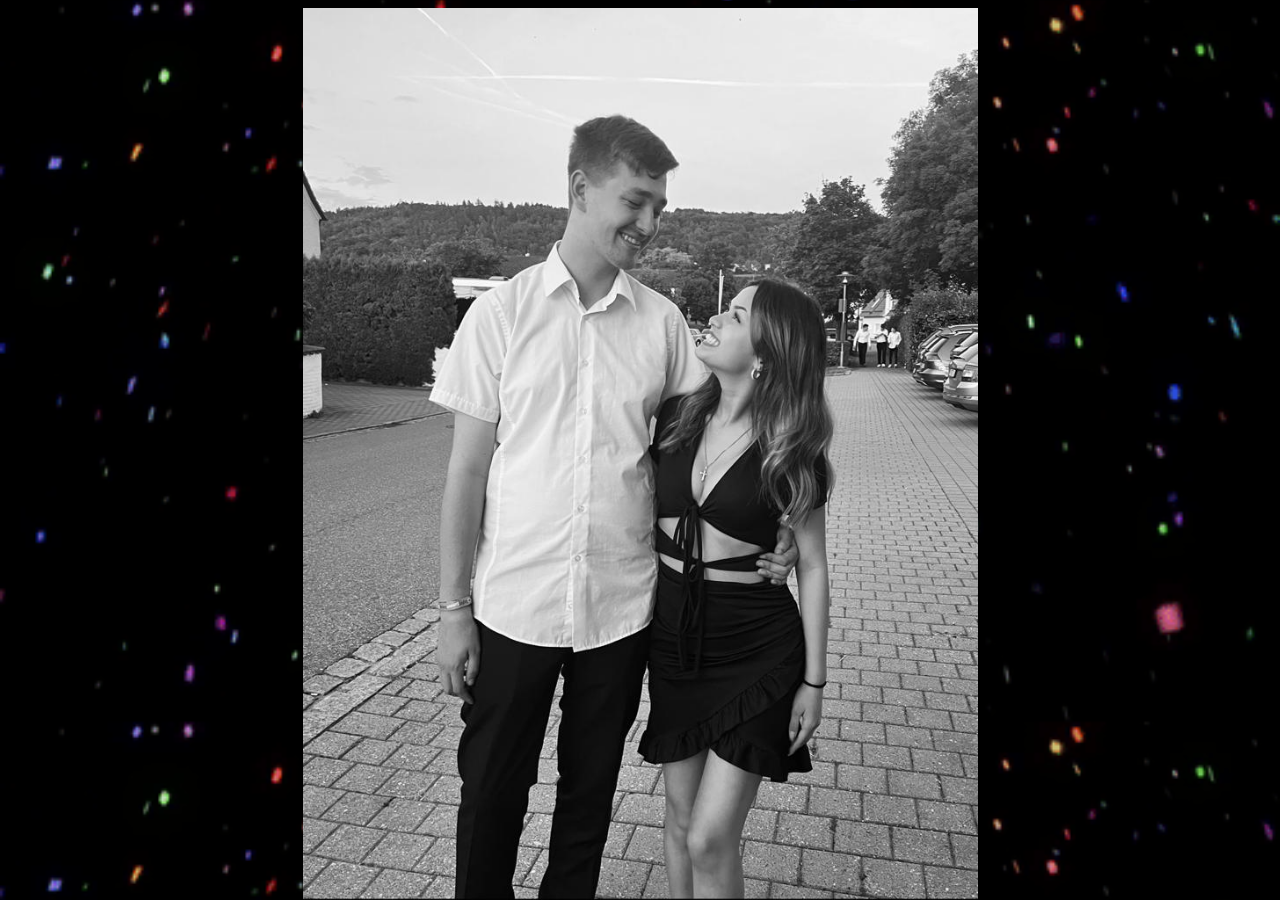
==== index.html @ 168bb6e1 "Update index.html" ====
<!DOCTYPE html>
<html lang="en">
<head>
    <meta charset="utf-8">
    <meta name="viewport" content="width=device-width, initial-scale=1">
    <title>Countdown für Lisa</title>
    <style type="text/css">
    html, body {
    background-image:url('./bilder/confetti-21.gif');
    background-size:100%;
    background-repeat: repeat-y;
    background-attachment: fixed;
    height:100%;
    width:100%;
}

body {
  font-family: 'Francois One', Tahoma, Arial;
  color: #0041ba;
  -ms-word-wrap: break-word;
  word-wrap: break-word;
  text-transform: uppercase;
  padding: 0.1em 0;
  background-image: url("./bilder/Lisa.jpg");
  background-position: center;
  background-size: contain;
  background-repeat: no-repeat;
  display: flex;
  justify-content: center;
  align-items: center;
  height: 100%;
}

.wrapper_countdown {
  display: flex;
  flex-direction: column;
  align-items: center;
  font-size: 2em; 
  background-color: rgba(255, 255, 255, 0.2)
}

.row_countdown {
  display: flex;
}

.column_countdown {
  text-align: center;
}

.unit_countdown,
.value_countdown,
.mark_countdown1,
.mark_countdown2,
.mark_countdown3 {
  font-size: 2em; 
}
.personal {
  display: center;
  align-items: center;
  background-color: #0041ba;
}
#myButton, #myButtonText {
  text-align: center;
  margin: 0 auto;
  display: none;
  font-size: larger;
}

#myButton {
  background-color: rgba(33, 12, 223, 0.6);
  border: none;
  color: white;
  padding: 15px 32px;
  text-decoration: none;
  font-size: 16px;
  cursor: pointer;
  margin-top: 10px;
}
#myButtonText {
  background-color: rgba(0, 0, 0, 0.7);
}

@media only screen and (max-width: 600px) {
    .wrapper_countdown {
        font-size: 1.5em;
    }
    .column_countdown {
        margin: 5px;
    }
    .value_countdown, .unit_countdown {
        font-size: 1.5em;
    }
}
    </style>
    <script>
      var countDownDate = new Date("Mar 29, 2024 00:00:00").getTime();
   
      var x = setInterval(function() {
   
        var now = new Date().getTime();
   
        var distance = countDownDate - now;
   
        var days = Math.floor(distance / (1000 * 60 * 60 * 24));
        var hours = Math.floor((distance % (1000 * 60 * 60 * 24)) / (1000 * 60 * 60));
        var minutes = Math.floor((distance % (1000 * 60 * 60)) / (1000 * 60));
        var seconds = Math.floor((distance % (1000 * 60)) / 1000);
   
        if (distance <= 0) {
            document.querySelector('.wrapper_countdown').style.display = 'none';
            document.getElementById("myButton").style.display = 'block';
            document.getElementById("myButtonText").style.display = 'block'
        } else {
            document.querySelector('.wrapper_countdown').style.display = 'flex';
            document.getElementById("myButton").style.display = 'none';
            document.getElementById("myButtonText").style.display = 'none';
            document.getElementById("ctn_days").innerHTML = days;
            if (hours < 10 && hours > -10) {
                document.getElementById("ctn_hours").innerHTML = "0" + hours;
            } else{
                document.getElementById("ctn_hours").innerHTML = hours;
            }
   
            if (minutes < 10 && minutes > -10) {
                document.getElementById("ctn_minutes").innerHTML = "0" + minutes;
            } else{
                document.getElementById("ctn_minutes").innerHTML = minutes;
            }
   
            if (seconds < 10 && seconds > -10) {
                document.getElementById("ctn_seconds").innerHTML = "0" + seconds;
            } else{
                document.getElementById("ctn_seconds").innerHTML = seconds;
            }
            document.getElementById("mark_countdown1").innerHTML = ':';
            document.getElementById("mark_countdown2").innerHTML = ':';
            document.getElementById("mark_countdown3").innerHTML = ':';
            document.getElementById("unit_days").innerHTML = 'Tage';
            document.getElementById("unit_hours").innerHTML = 'Std.';
            document.getElementById("unit_minutes").innerHTML = 'Min.';
            document.getElementById("unit_seconds").innerHTML = 'Sek.';
   
        }
      }, 1000);
  </script>
</head>
<body>
    <div class="wrapper_countdown">
        <div class="row_countdown">
          <div class="column_countdown">
            <div class="value_countdown" id="ctn_days"></div>
            <div class="unit_countdown" id="unit_days"></div>
          </div>
            <div class="column_countdown">
            <div class="value_countdown" id="mark_countdown1"></div>    
          </div>
          <div class="column_countdown">    
            <div class="value_countdown" id="ctn_hours"></div>
            <div class="unit_countdown" id="unit_hours"></div>
          </div>
            <div class="column_countdown">
            <div class="value_countdown" id="mark_countdown2"></div>
          </div>
          <div class="column_countdown">    
            <div class="value_countdown" id="ctn_minutes"></div>
            <div class="unit_countdown" id="unit_minutes"></div>
          </div>
            <div class="column_countdown">
            <div class="value_countdown" id="mark_countdown3"></div>
          </div>  
          <div class="column_countdown">    
            <div class="value_countdown" id="ctn_seconds"></div>
            <div class="unit_countdown" id="unit_seconds"></div>
          </div>
        </div>
      </div>
      <div class="button-container" style="text-align: center;"> <!-- Add this wrapper -->
        <p id="myButtonText" style="color: aliceblue; ">Falls du bereit bist für die Überraschung <br>und auch wirklich alleine bist.</p>
        <button id="myButton" onclick="window.location.href='./indexe.html'">Klicke Hier</button>
    </div>
</body>
</html>
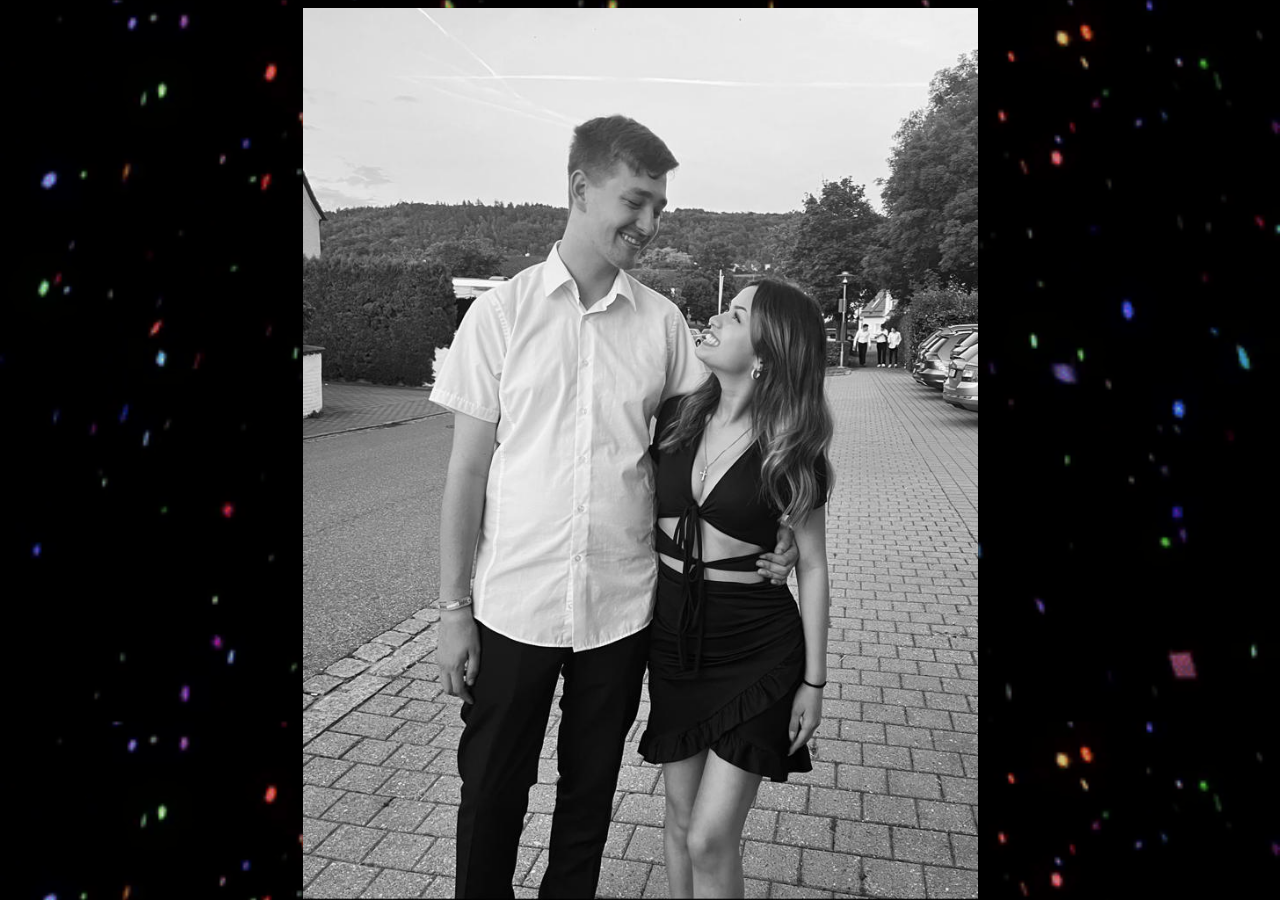
==== commit 68c91b04: "Update index.html" ====
--- a/index.html
+++ b/index.html
@@ -16,7 +16,7 @@
 
 body {
   font-family: 'Francois One', Tahoma, Arial;
-  color: #0041ba;
+  color: black;
   -ms-word-wrap: break-word;
   word-wrap: break-word;
   text-transform: uppercase;
@@ -93,7 +93,7 @@
 }
     </style>
     <script>
-      var countDownDate = new Date("Mar 29, 2024 00:00:00").getTime();
+      var countDownDate = new Date("Mar 01, 2024 00:00:00").getTime();
    
       var x = setInterval(function() {
    
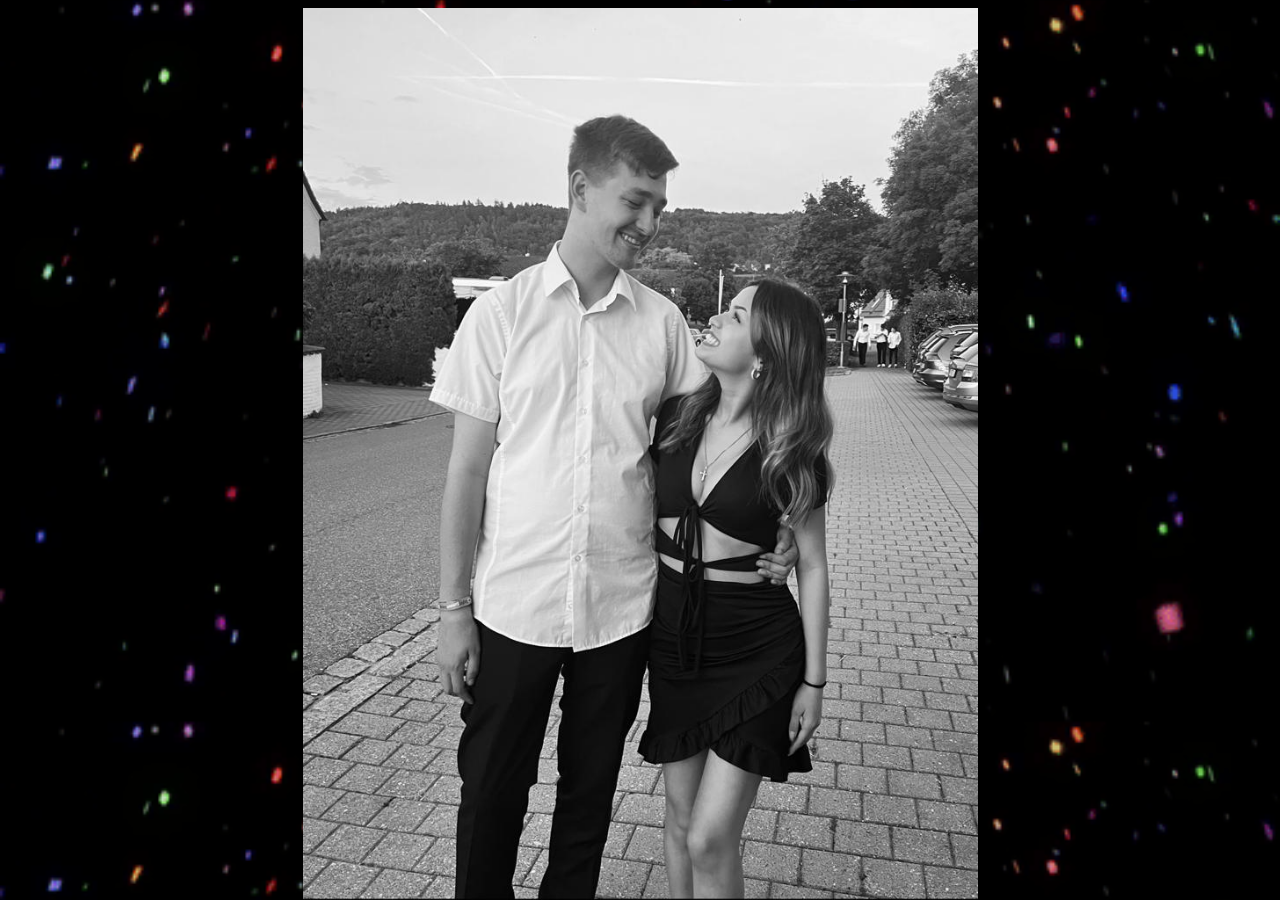
==== commit e23ea866: "Update index.html" ====
--- a/index.html
+++ b/index.html
@@ -93,7 +93,7 @@
 }
     </style>
     <script>
-      var countDownDate = new Date("Mar 01, 2024 00:00:00").getTime();
+      var countDownDate = new Date("Mar 29, 2024 00:00:00").getTime();
    
       var x = setInterval(function() {
    
